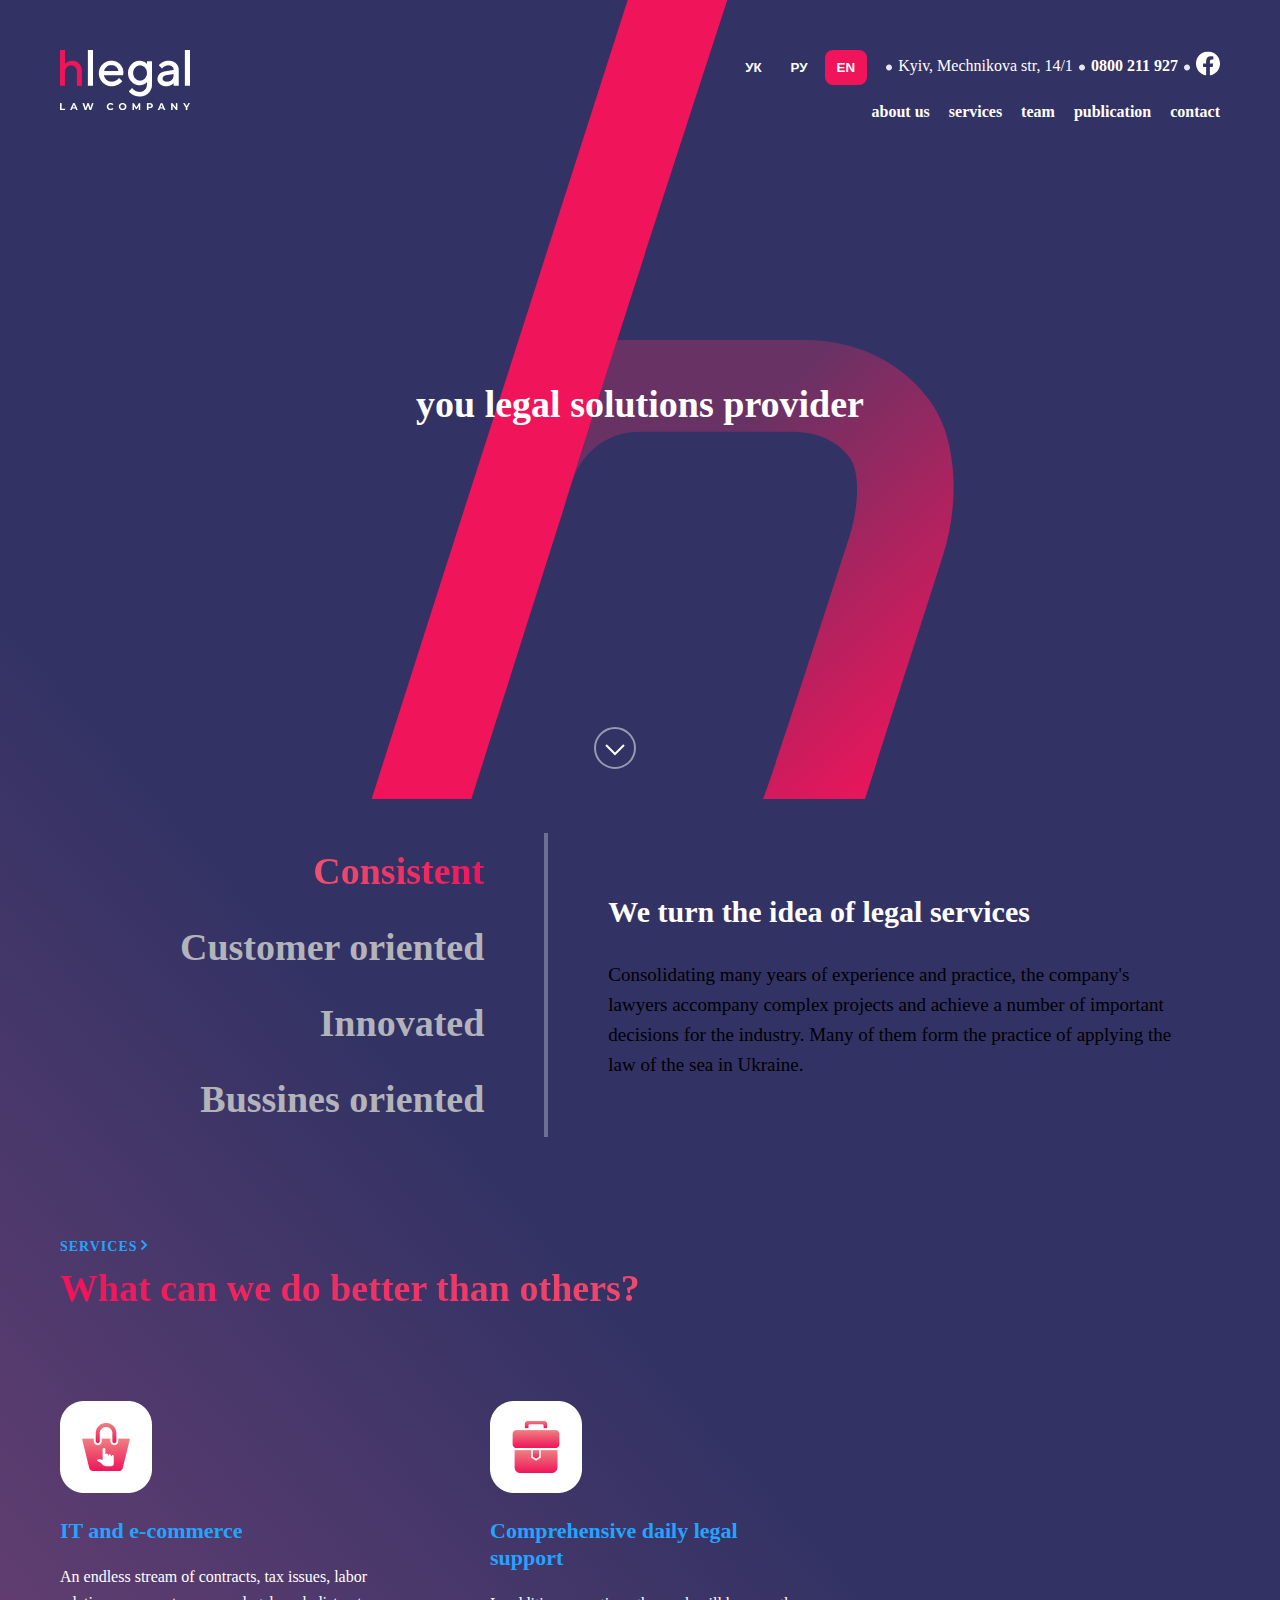
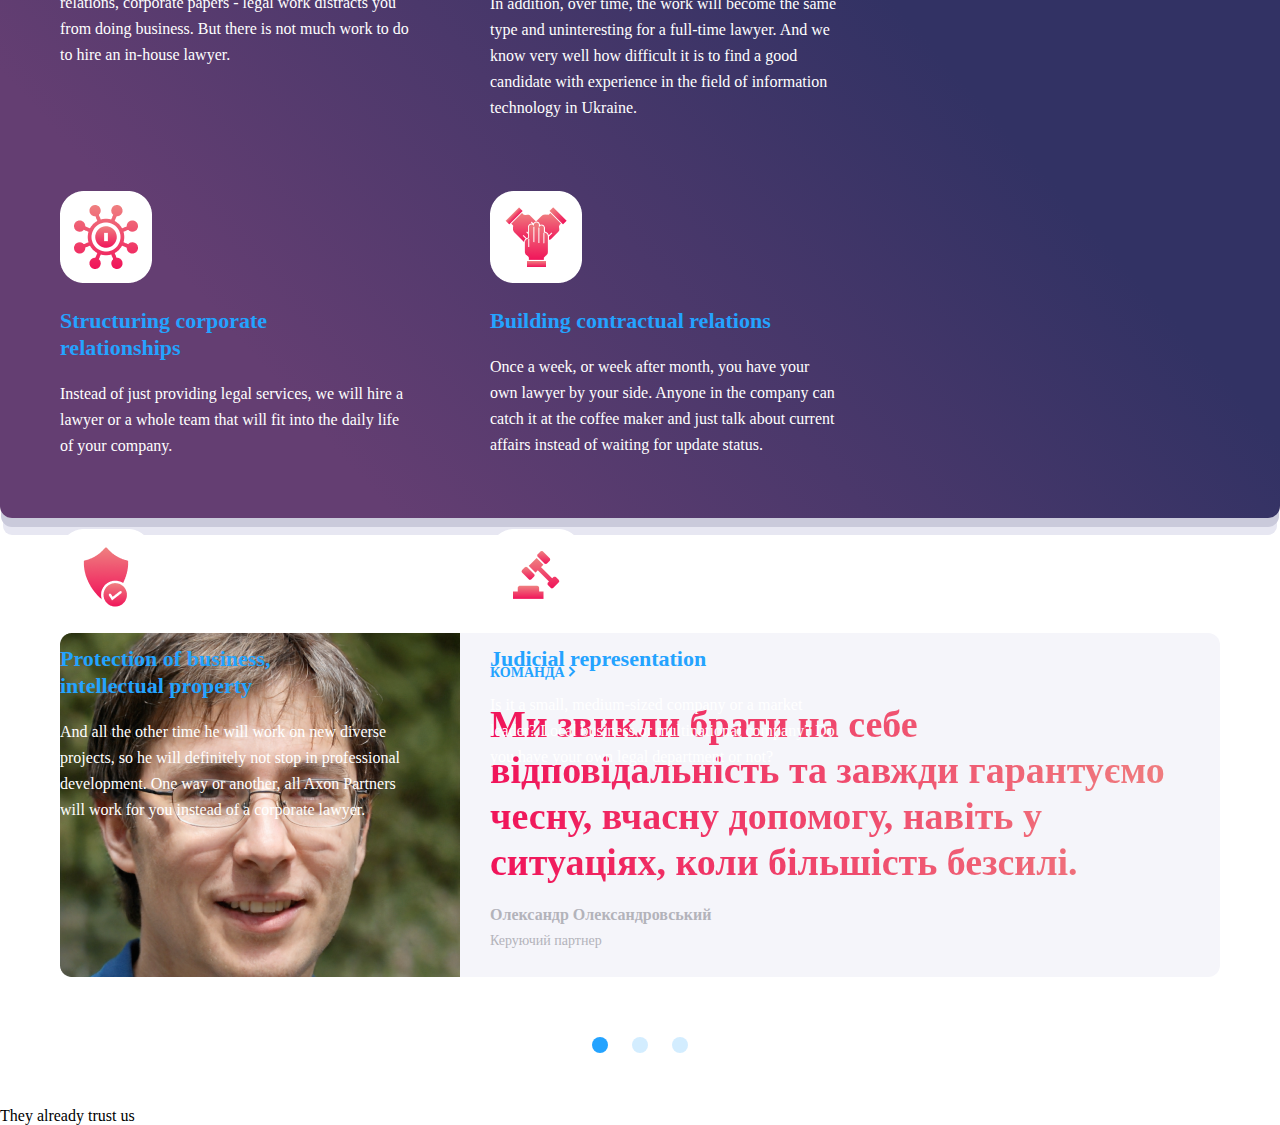
==== index.html @ b6e93c0e "clients" ====
<!DOCTYPE html>
<html lang="en">
<head>
    <meta charset="UTF-8">
    <meta http-equiv="X-UA-Compatible" content="IE=edge">
    <meta name="viewport" content="width=device-width, initial-scale=1.0">
    <link rel="stylesheet" href="./style.css">
    <title>HomePage</title>
</head>
<body>
    <div class="wrapper">
        <div class="gradient">
            <div class="back_h">
                <img class="backh" src="./image/h_bukva.svg" alt="backh">
            </div>
            <header>
                <div class="header_left">
                    <img src="./image/Logo.png" alt="logo">
                </div>
                <div class="header_right">
                    <div class="contact">
                        <button class="ua"><a href="#">УК</a></button>
                        <button class="ru"><a href="#">РУ</a></button>
                        <button class="en"><a href="#">EN</a></button>
                        <ul class="contacts">
                            <li><img src="./image/tochka.png" alt="tocka"></li>
                            <li>Kyiv, Mechnikova str, 14/1</li>
                            <li><img src="./image/tochka.png" alt="tocka"></li>
                            <li><a href="tel: 0800211927 "> 0800 211 927</a></li>
                            <li><img src="./image/tochka.png" alt="tocka"></li>
                            <li><a href="https://www.facebook.com/">
                                <svg width="24" height="25" viewBox="0 0 24 25" fill="none" xmlns="http://www.w3.org/2000/svg" class="facefill">
                                    <g clip-path="url(#clip0_94218_2714)">
                                        <path
                                            d="M24 12.5733C24 5.90541 18.6274 0.5 12 0.5C5.37258 0.5 0 5.90541 0 12.5733C0 18.5995 4.38823 23.5943 10.125 24.5V16.0633H7.07813V12.5733H10.125V9.91343C10.125 6.88755 11.9165 5.21615 14.6576 5.21615C15.9705 5.21615 17.3438 5.45195 17.3438 5.45195V8.42313H15.8306C14.3399 8.42313 13.875 9.35379 13.875 10.3086V12.5733H17.2031L16.6711 16.0633H13.875V24.5C19.6118 23.5943 24 18.5995 24 12.5733Z"
                                            fill="white" />
                                    </g>
                                    <defs>
                                        <clipPath id="clip0_94218_2714">
                                            <rect width="24" height="24" fill="white" transform="translate(0 0.5)" />
                                        </clipPath>
                                    </defs>
                                </svg>
                            </a></li>
                        </ul>
                    </div>
                    <nav>
                        <ul class="nav_ul">
                            <li><a href="#">about us</a></li>
                            <li><a href="#">services</a></li>
                            <li><a href="#">team</a></li>
                            <li><a href="#">publication</a></li>
                            <li><a href="#">contact</a></li>
                        </ul>
                    </nav>
                </div>
            </header>
            <div class="legal">
                <span class="legal_text">you legal solutions provider</span>
            </div>
            <div class="arrow">
                <a class="arrow_pas" href="#consistent">
                    <svg width="42" height="42" viewBox="0 0 42 42" fill="none" xmlns="http://www.w3.org/2000/svg" class="stroke">
                        <circle opacity="0.5" cx="21" cy="21" r="20" stroke-width="2" />
                        <path d="M12 18L21 27L30 18" stroke-width="2"/>
                    </svg>
                </a>
            </div>
            <div class="consistent" id="consistent">
                <div class="consistent_row">
                    <div class="consistent_list">
                        <ul>
                            <li><a href="#">Consistent</a></li>
                            <li><a href="#">Customer oriented</a></li>
                            <li><a href="#">Innovated</a></li>
                            <li><a href="#">Bussines oriented</a></li>
                        </ul>
                    </div>
                    <div class="consistent_info">
                        <div class="consistent_info_text">
                            <div class="text_big">We turn the idea of legal services</div>
                            <div class="text_small">Consolidating many years of experience and practice, the company's lawyers accompany complex projects and achieve a
                            number of important decisions for the industry. Many of them form the practice of applying the law of the sea in
                            Ukraine.</div>
                        </div>
                    </div>
                </div>
            </div>
            <div class="services">
                <div class="service"><a href="#">Services<img src="./image/servic.svg" alt="arrow"></a></div>
                <div class="service_text">What can we do better than others?</div>
                <div class="card">
                    <article class="cards">
                        <img class="imagine" src="./image/Icon1.png" alt="icon1">
                        <p class="card_title">IT and e-commerce</p>
                        <p class="card_text">An endless stream of contracts, tax issues, labor relations, corporate papers - legal work distracts you from doing business. But there is not much work to do to hire an in-house lawyer.</p>
                    </article>
                    <article class="cards">
                        <img class="imagine" src="./image/Icon2.png" alt="icon2">
                        <p class="card_title">Comprehensive daily legal support</p>
                        <p class="card_text">In addition, over time, the work will become the same type and uninteresting for a full-time lawyer. And we know very well how difficult it is to find a good candidate with experience in the field of information technology in Ukraine.</p>
                    </article>
                    <article class="cards">
                        <img class="imagine" src="./image/Icon3.png" alt="icon3">
                        <p class="card_title">Structuring corporate relationships</p>
                        <p class="card_text">Instead of just providing legal services, we will hire a lawyer or a whole team that will fit into the daily life of your company.</p>
                    </article>
                    <article class="cards">
                        <img class="imagine" src="./image/Icon4.png" alt="icon4">
                        <p class="card_title">Building contractual relations</p>
                        <p class="card_text">Once a week, or week after month, you have your own lawyer by your side. Anyone in the company can catch it at the coffee maker and just talk about current affairs instead of waiting for update status.</p>
                    </article>
                    <article class="cards">
                        <img class="imagine" src="./image/Icon5.png" alt="icon5">
                        <p class="card_title">Protection of business, intellectual property</p>
                        <p class="card_text">And all the other time he will work on new diverse projects, so he will definitely not stop in professional development. One way or another, all Axon Partners will work for you instead of a corporate lawyer.</p>
                    </article>
                    <article class="cards">
                        <img class="imagine" src="./image/Icon6.png" alt="image6">
                        <p class="card_title">Judicial representation</p>
                        <p class="card_text">Is it a small, medium-sized company or a market leader? Local business or multinational company? Do you have your own legal department or not?</p>
                    </article>
                </div>
            </div>
        </div>
        <div class="oleksandr">
            <div class="oleksandr_body">
                <div class="oleksandr_row">
                    <img src="./image/face.png" alt="foto_oleksandr">
                    <div class="oleksandr_info">
                        <span><a href="#">Команда <img src="./image/Vector 2.svg" alt="arrow"></a></span>
                        <p class="oleksandr_text">Ми звикли брати на себе відповідальність та завжди гарантуємо чесну, вчасну допомогу, навіть у ситуаціях, коли більшість
                        безсилі.</p>
                        <p class="oleksandr_name">Олександр Олександровський</p>
                        <p class="oleksandr_job">Керуючий партнер</p>
                    </div>
                </div>
            </div>
            <div class="oleksandr_ellips">
                <a href=""><svg width="16" height="16" viewBox="0 0 16 16" fill="none" xmlns="http://www.w3.org/2000/svg" class="ellips_activ">
                    <circle cx="8" cy="8" r="8" fill="#24A3FF" />
                </svg></a>
                <a href=""><svg width="16" height="16" viewBox="0 0 16 16" fill="none" xmlns="http://www.w3.org/2000/svg" class="ellips_neactiv">
                    <circle opacity="0.2" cx="8" cy="8" r="8" fill="#24A3FF" />
                </svg></a>
                <a href=""><svg width="16" height="16" viewBox="0 0 16 16" fill="none" xmlns="http://www.w3.org/2000/svg" class="ellips_neactiv">
                    <circle opacity="0.2" cx="8" cy="8" r="8" fill="#24A3FF" />
                </svg></a>
            </div>
        </div>
        <div class="clients">They already trust us
            <div></div>
        </div>
    </div>
    
</body>
</html>
---- style.css ----
* {
  margin: 0;
  padding: 0;
  box-sizing: border-box;
}

.wrapper {
  min-height: 100%;
  display: flex;
  flex-direction: column;
}
.wrapper .gradient {
  position: relative;
  background: linear-gradient(228.57deg, #323264 11.93%, #323264 57.17%, #643E72 87.46%);
  width: 100%;
  height: 2118px;
  margin-bottom: 50px;
  border-radius: 0px 0px 12px 12px;
  box-shadow: 0px 10px 0px -1px #CACADB, 0px 20px 0px -3px #E7E7F2;
}
.wrapper .back_h {
  background: linear-gradient(228.57deg, #323264 11.93%, #323264 57.17%, #643E72 87.46%);
  z-index: 0;
}
.wrapper .backh {
  position: absolute;
  margin-left: 372px;
  z-index: 0;
}
.wrapper header {
  display: flex;
  justify-content: space-between;
  padding: 50px 60px;
}
.wrapper .header_right {
  display: flex;
  flex-direction: column;
  justify-content: end;
  z-index: 1000;
}
.wrapper .contact {
  display: flex;
  justify-content: center;
  margin-bottom: 18px;
  height: 35px;
}
.wrapper .ua {
  background: #323264;
  border: none;
  margin-left: 5px;
  padding: 0px 12px;
}
.wrapper .ua a {
  text-decoration: none;
  color: #FFFFFF;
  font-weight: 700;
}
.wrapper .ua:hover {
  background: #F0145A;
  border: none;
  border-radius: 8px;
}
.wrapper .ru {
  background: #323264;
  border: none;
  margin-left: 5px;
  padding: 0px 12px;
}
.wrapper .ru a {
  text-decoration: none;
  color: #FFFFFF;
  font-weight: 700;
}
.wrapper .ru:hover {
  background: #F0145A;
  border: none;
  border-radius: 8px;
}
.wrapper .en {
  background: #F0145A;
  border: none;
  border-radius: 8px;
  margin-left: 5px;
  padding: 0px 12px;
}
.wrapper .en a {
  text-decoration: none;
  color: #FFFFFF;
  font-weight: 700;
}
.wrapper .contacts {
  margin-left: 13px;
  padding-bottom: 4px;
  display: flex;
  align-items: center;
}
.wrapper .contacts li {
  display: inline;
  color: #FFFFFF;
}
.wrapper .contacts li img {
  margin: 0px 6px;
}
.wrapper .contacts li a {
  text-decoration: none;
  color: #FFFFFF;
  font-weight: 700;
}
.wrapper .contacts li a .facefill {
  fill: white;
}
.wrapper .contacts li a .facefill:hover {
  fill: #F0145A;
}
.wrapper .nav_ul {
  list-style: none;
  text-align: end;
}
.wrapper .nav_ul li {
  display: inline;
}
.wrapper .nav_ul li a {
  text-decoration: none;
  color: #FFFFFF;
  font-weight: 700;
  padding-left: 15px;
}
.wrapper .nav_ul li a:hover {
  text-decoration: underline;
}
.wrapper .legal {
  text-align: center;
  margin-top: 210px;
}
.wrapper .legal_text {
  position: relative;
  font-weight: 700;
  font-size: 38px;
  line-height: 46px;
  color: #FFFFFF;
}
.wrapper .arrow {
  position: relative;
  margin: 300px 50px 0px 0px;
  text-align: center;
}
.wrapper .stroke {
  stroke: white;
}
.wrapper .stroke:hover {
  stroke: #F0145A;
}
.wrapper .consistent {
  margin: 60px 180px 0px 180px;
}
.wrapper .consistent_row {
  display: flex;
}
.wrapper .consistent_list {
  padding: 0px 60px 0px 0px;
}
.wrapper .consistent_list li {
  list-style: none;
  padding: 15px 0px 15px 0px;
  font-weight: 700;
  font-size: 38px;
  line-height: 46px;
  text-align: right;
  white-space: nowrap;
}
.wrapper .consistent_list li:first-child {
  background: linear-gradient(90.13deg, #EF8080 0.84%, #F0145A 99.96%);
  -webkit-background-clip: text;
  -webkit-text-fill-color: transparent;
  background-clip: text;
}
.wrapper .consistent_list li a {
  text-decoration: none;
  color: #B3B3BA;
}
.wrapper .consistent_list li a:hover {
  background: linear-gradient(90.13deg, #EF8080 0.84%, #F0145A 99.96%);
  -webkit-background-clip: text;
  -webkit-text-fill-color: transparent;
  background-clip: text;
}
.wrapper .consistent_info {
  padding: 60px 0px 0px 60px;
  border-left: 4px solid rgba(255, 255, 255, 0.3019607843);
}
.wrapper .consistent_info_text {
  width: 580px;
}
.wrapper .text_big {
  font-weight: 700;
  font-size: 30px;
  line-height: 37px;
  color: #FFFFFF;
  margin-bottom: 30px;
}
.wrapper .text_small {
  font-size: 19px;
  line-height: 30px;
}
.wrapper .services {
  margin: 100px 60px 0px 60px;
}
.wrapper div .service a {
  text-decoration: none;
  color: #24A3FF;
  font-weight: 700;
  font-size: 14px;
  line-height: 17px;
  letter-spacing: 1px;
  text-transform: uppercase;
}
.wrapper .service_text {
  margin: 10px 0px 20px 0px;
  font-weight: 700;
  font-size: 38px;
  line-height: 46px;
  background: linear-gradient(90.13deg, #F0145A 0.84%, #EF8080 99.96%);
  -webkit-background-clip: text;
  -webkit-text-fill-color: transparent;
  background-clip: text;
}
.wrapper .card {
  display: flex;
  flex-wrap: wrap;
}
.wrapper .cards {
  width: 400px;
  margin-top: 70px;
  margin-right: 30px;
  padding-right: 50px;
}
.wrapper .card_title {
  color: #24A3FF;
  padding-top: 20px;
  font-weight: 700;
  font-size: 22px;
  line-height: 27px;
  padding-right: 40px;
}
.wrapper .card_text {
  margin-top: 20px;
  font-size: 16px;
  line-height: 26px;
  color: #FFFFFF;
}
.wrapper .oleksandr {
  margin: 5px 0px 50px 0px;
}
.wrapper .oleksandr_body {
  margin: 60px;
  background: #F5F5FA;
  border-radius: 12px;
}
.wrapper .oleksandr_row {
  display: flex;
}
.wrapper .oleksandr_info {
  margin: 30px 0px 0px 30px;
  width: 700px;
}
.wrapper .oleksandr_info span a {
  text-decoration: none;
  font-weight: 700;
  font-size: 14px;
  line-height: 17px;
  color: #24A3FF;
  text-transform: uppercase;
}
.wrapper .oleksandr_text {
  font-weight: 700;
  font-size: 38px;
  line-height: 46px;
  margin: 20px 0px;
  background: linear-gradient(90.13deg, #F0145A 0.84%, #EF8080 99.96%);
  -webkit-background-clip: text;
  -webkit-text-fill-color: transparent;
  background-clip: text;
}
.wrapper .oleksandr_name {
  font-weight: 700;
  font-size: 16px;
  line-height: 20px;
  color: #B3B3BA;
}
.wrapper .oleksandr_job {
  font-size: 14px;
  line-height: 22px;
  color: #B3B3BA;
  margin-top: 5px;
}
.wrapper .oleksandr_ellips {
  text-align: center;
}
.wrapper .oleksandr_ellips a {
  text-decoration: none;
  padding: 0px 10px;
}
.wrapper .ellips_neactiv {
  fill: #24A3FF;
}
.wrapper .ellips_neactiv:hover {
  fill: #643E72;
}/*# sourceMappingURL=style.css.map */
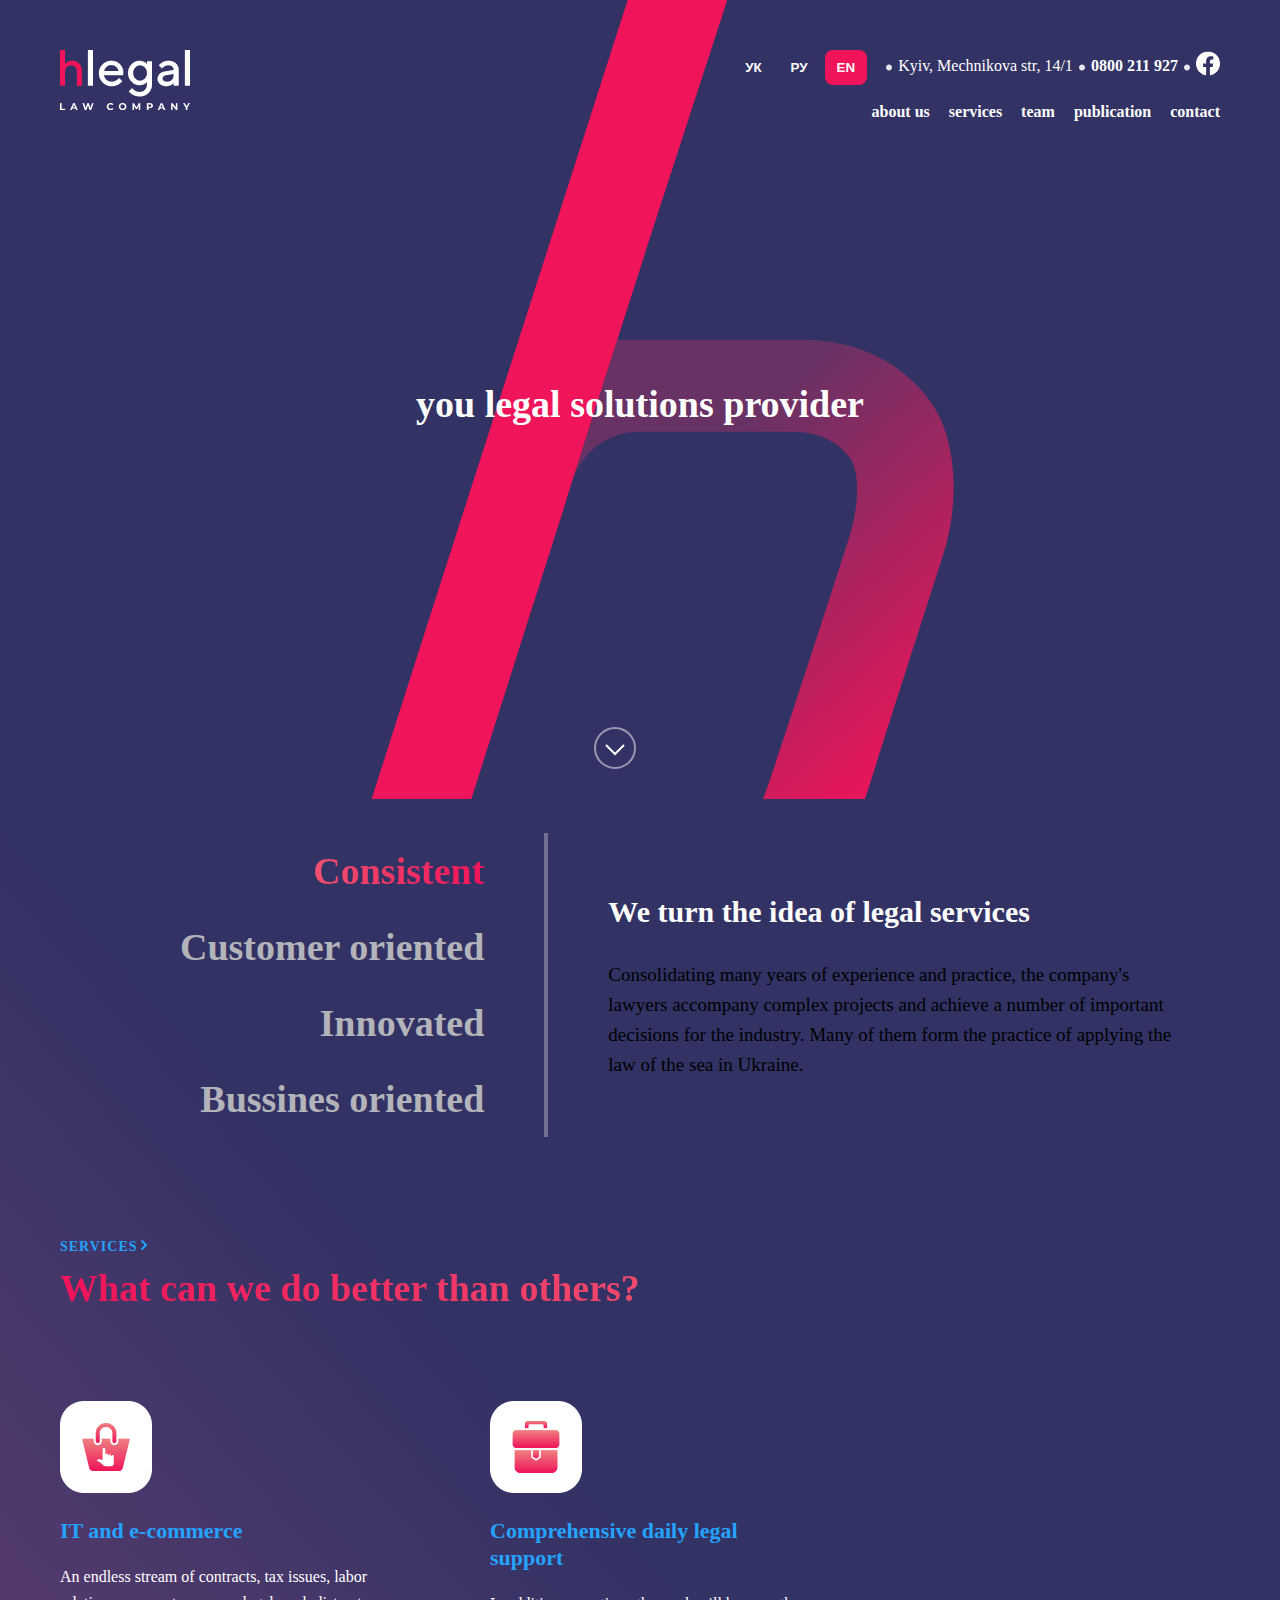
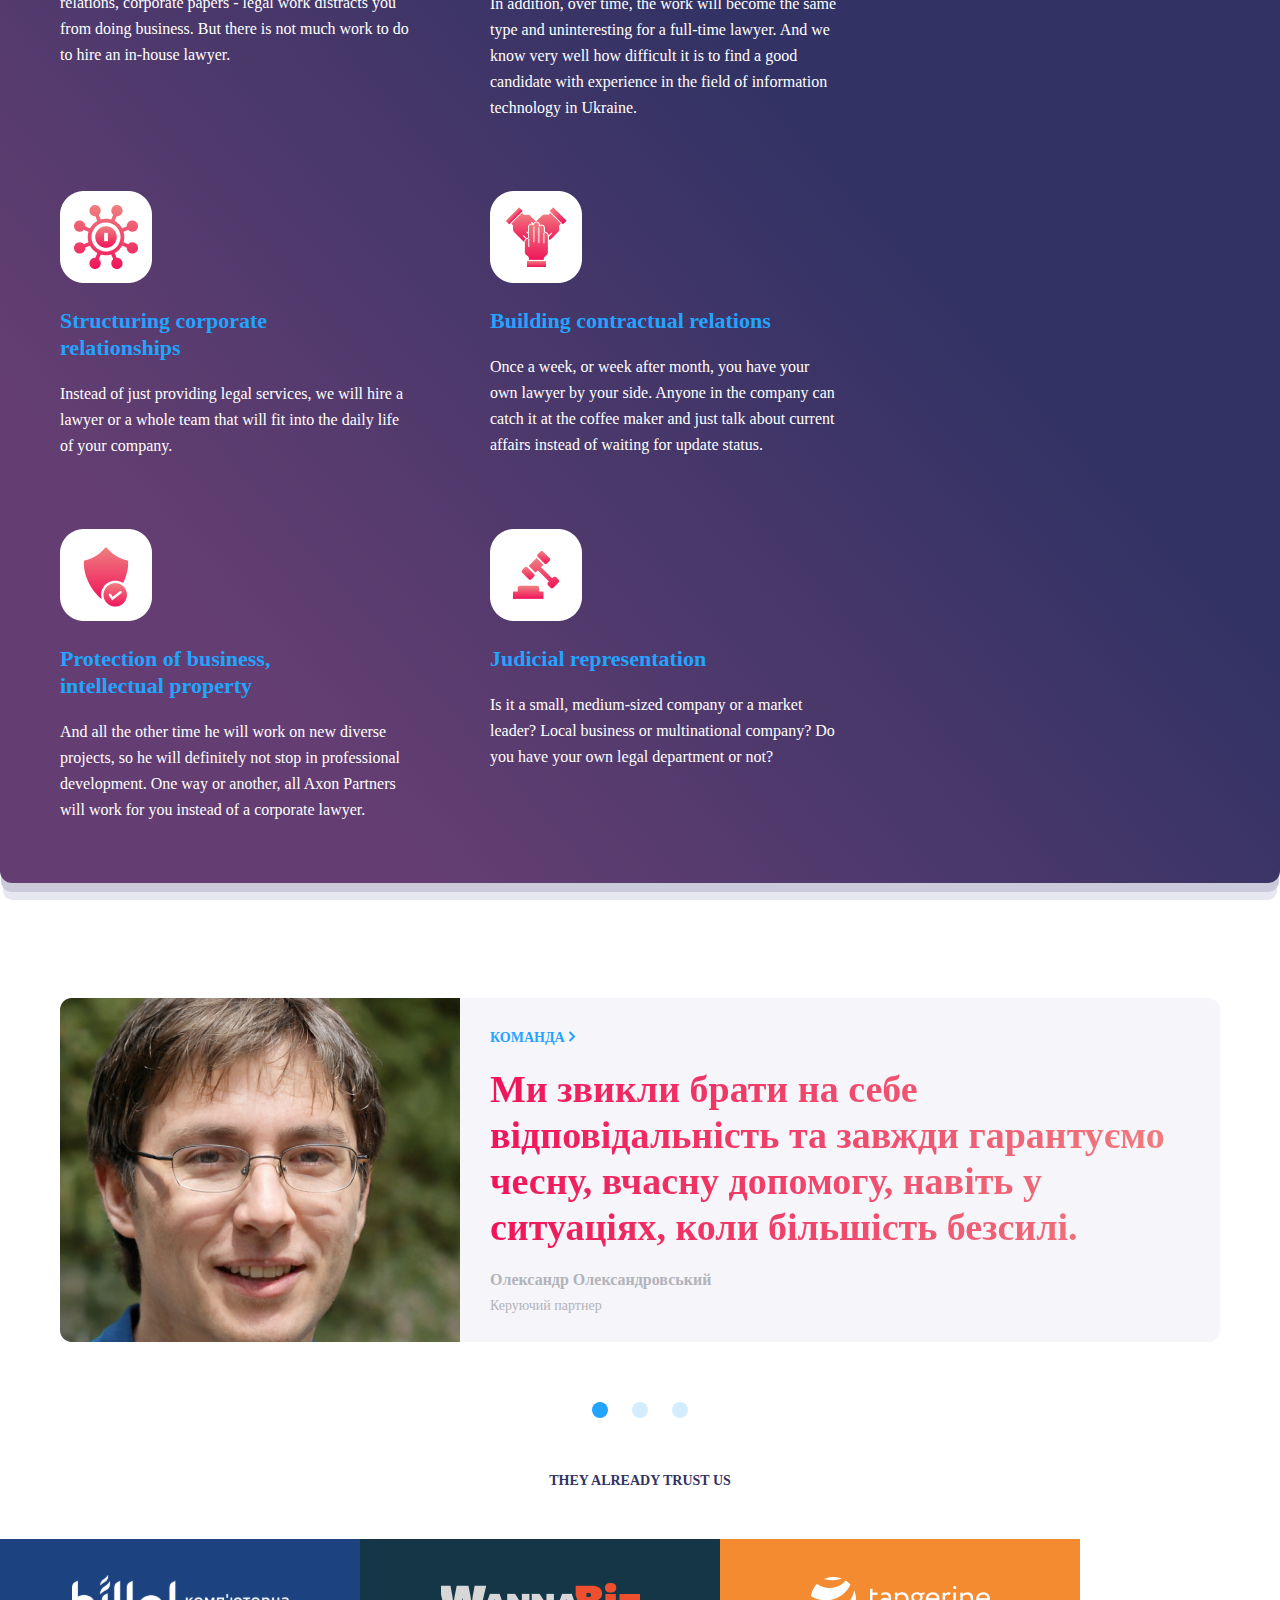
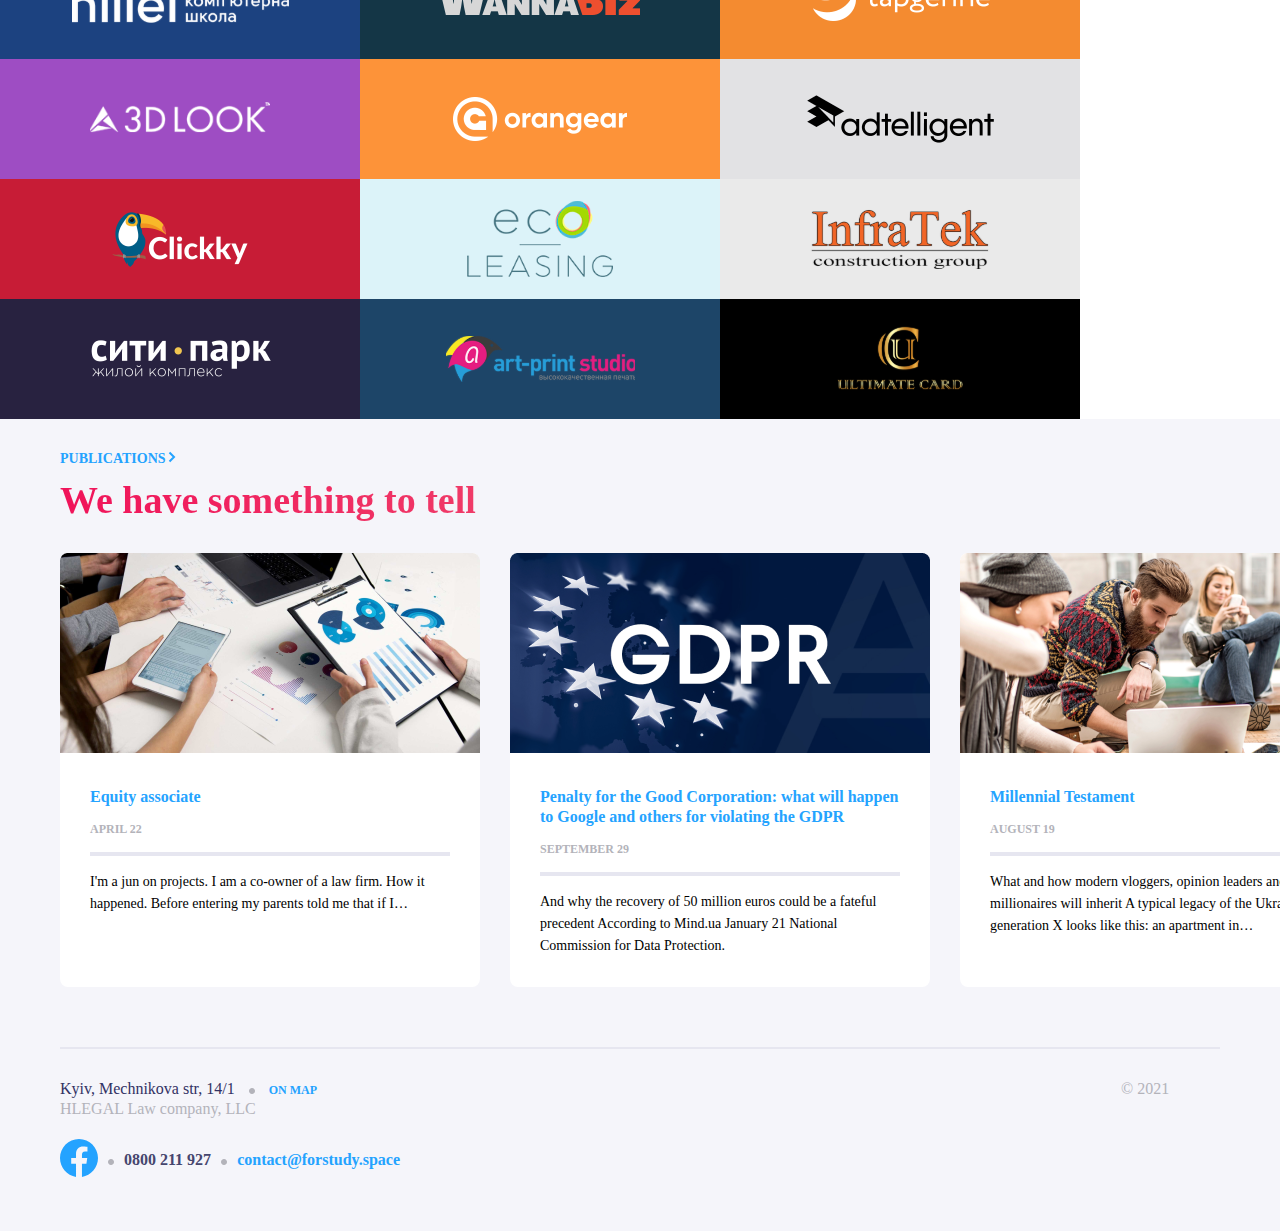
==== commit 1a0d0c7f: "onepage" ====
--- a/index.html
+++ b/index.html
@@ -148,9 +148,90 @@
                 </svg></a>
             </div>
         </div>
-        <div class="clients">They already trust us
-            <div></div>
-        </div>
+        <div class="clients">
+            <div class="clients_title">They already trust us</div>
+            <div class="clients_logo">
+                <div class="hillel"><img src="./image/icon_hillel.svg" alt="hillel"></div>
+                <div class="wanna"><img src="./image/icon_wanabiz.svg" alt="wannabiz"></div>
+                <div class="tapgerine"><img src="./image/icon_tapgerin.svg" alt="tapgerin"></div>
+                <div class="look"><img src="./image/icon_3d.svg" alt="3dlook"></div>
+                <div class="orangear"><img src="./image/icon_orangear.svg" alt="orangear"></div>
+                <div class="adtelligent"><img src="./image/icon_adtelligent.svg" alt="adtelligent"></div>
+                <div class="clickky"><img src="./image/icon_cliccky.svg" alt="clikky"></div>
+                <div class="ecoleasyng"><img src="./image/icon_eco.svg" alt="ecoleasyng"></div>
+                <div class="infratek"><img src="./image/icon_infatec.svg" alt="infratec"></div>
+                <div class="citypark"><img src="./image/icon_citypark.svg" alt="citypark"></div>
+                <div class="artprint"><img src="./image/icon_artprint.svg" alt="artprint"></div>
+                <div class="ultimate"><img src="./image/icon_ultimatecard.svg" alt="u;timatecard"></div>
+            </div>
+        </div>
+        <div class="publication">
+            <div class="publications"><a href="#">Publications<img src="./image/servic.svg" alt="arrow"></a></div>
+            <div class="publications_text">We have something to tell</div>
+            <div class="statia">
+                <article class="stati">
+                    <img class="" src="./image/pc_left.png" alt="pc_left">
+                    <div class="stati_block">
+                        <p class="stati_title">Equity associate</p>
+                        <p class="stati_date">April 22</p>
+                        <p class="stati_text">I'm a jun on projects. I am a co-owner of a law firm. How it happened. Before entering my parents told me that if I…</p>
+                    </div>
+                </article>
+                <article class="stati">
+                    <img class="" src="./image/pc_center.png" alt="pc_center">
+                    <div class="stati_block">
+                        <p class="stati_title">Penalty for the Good Corporation: what will happen to Google and others for violating the GDPR</p>
+                        <p class="stati_date">September 29</p>
+                        <p class="stati_text">And why the recovery of 50 million euros could be a fateful precedent According to Mind.ua January 21 National
+                        Commission for Data Protection.</p>
+                    </div>
+                </article>
+                <article class="stati">
+                    <img class="" src="./image/pc_right.png" alt="pc_right">
+                    <div class="stati_block">
+                        <p class="stati_title">Millennial Testament</p>
+                        <p class="stati_date">August 19</p>
+                        <p class="stati_text">What and how modern vloggers, opinion leaders and crypto-millionaires will inherit A typical legacy of the Ukrainian
+                        generation X looks like this: an apartment in…</p>
+                    </div>
+                </article>
+            </div>
+        </div>
+        <footer>
+            <div class="footer_block">
+                <div class="footer_body">
+                    <div class="footer_text_verh">
+                        <span class="adres footer_adress">Kyiv, Mechnikova str, 14/1</span>
+                        <span class=" footer_adress"><img src="./image/Dot separator.png" alt="tochka"></span>
+                        <span class="map footer_adress"><a  href="https://www.google.com/maps/place/%D0%B2%D1%83%D0%BB%D0%B8%D1%86%D1%8F+%D0%9C%D0%B5%D1%87%D0%BD%D0%B8%D0%BA%D0%BE%D0%B2%D0%B0,+14%2F1,+%D0%9A%D0%B8%D1%97%D0%B2,+02000/data=!4m2!3m1!1s0x40d4cf07295b8e39:0x17b2112e2dc0e7a?sa=X&ved=2ahUKEwiprOTHhfL9AhUW_rsIHc_iC7gQ8gF6BAgIEAI" target="_blank">On map</a></span>
+                        <span class="sign">© 2021 HLEGAL Law company, LLC</span>
+                    </div>
+                    <div class="footer_text_niz">
+                        <span class="footer_faceb"><a href="https://www.facebook.com/"><svg width="38" height="38" viewBox="0 0 38 38" fill="none" xmlns="http://www.w3.org/2000/svg" class="footer_facebook">
+                            <g clip-path="url(#clip0_94218_813)">
+                                <path
+                                    d="M38 19.1161C38 8.55857 29.4934 0 19 0C8.50658 0 0 8.55857 0 19.1161C0 28.6575 6.94803 36.5659 16.0312 38V24.6419H11.207V19.1161H16.0312V14.9046C16.0312 10.1136 18.8678 7.46723 23.2078 7.46723C25.2866 7.46723 27.4609 7.84059 27.4609 7.84059V12.545H25.0651C22.7048 12.545 21.9688 14.0185 21.9688 15.5302V19.1161H27.2383L26.3959 24.6419H21.9688V38C31.052 36.5659 38 28.6575 38 19.1161Z"
+                                    fill="#24A3FF" />
+                            </g>
+                            <defs>
+                                <clipPath id="clip0_94218_813">
+                                    <rect width="38" height="38" fill="white" />
+                                </clipPath>
+                            </defs>
+                        </svg></a>
+                        </span>
+                        <span><img src="./image/Dot separator.png" alt="tochka"></span>
+                        <span class="phone"><a style="color: #46466E;" href="tel: 0800211927 "> 0800 211 927</a></span>
+                        <span><img src="./image/Dot separator.png" alt="tochka"></span>
+                        <span class="mail"><a style="color: #24A3FF;" href="mailto:contact@forstudy.space">contact@forstudy.space</a></span>
+                    </div>
+                </div>
+            </div>
+        </footer>
+
+
+
+
     </div>
     
 </body>
--- a/style.css
+++ b/style.css
@@ -8,19 +8,21 @@
   min-height: 100%;
   display: flex;
   flex-direction: column;
+  max-width: 1440px;
 }
 .wrapper .gradient {
   position: relative;
   background: linear-gradient(228.57deg, #323264 11.93%, #323264 57.17%, #643E72 87.46%);
-  width: 100%;
-  height: 2118px;
   margin-bottom: 50px;
+  padding-bottom: 60px;
   border-radius: 0px 0px 12px 12px;
   box-shadow: 0px 10px 0px -1px #CACADB, 0px 20px 0px -3px #E7E7F2;
+  max-width: 1440px;
 }
 .wrapper .back_h {
   background: linear-gradient(228.57deg, #323264 11.93%, #323264 57.17%, #643E72 87.46%);
   z-index: 0;
+  max-width: 1440px;
 }
 .wrapper .backh {
   position: absolute;
@@ -31,6 +33,7 @@
   display: flex;
   justify-content: space-between;
   padding: 50px 60px;
+  max-width: 1440px;
 }
 .wrapper .header_right {
   display: flex;
@@ -131,6 +134,7 @@
 .wrapper .legal {
   text-align: center;
   margin-top: 210px;
+  max-width: 1440px;
 }
 .wrapper .legal_text {
   position: relative;
@@ -152,9 +156,11 @@
 }
 .wrapper .consistent {
   margin: 60px 180px 0px 180px;
+  max-width: 1440px;
 }
 .wrapper .consistent_row {
   display: flex;
+  max-width: 1440px;
 }
 .wrapper .consistent_list {
   padding: 0px 60px 0px 0px;
@@ -204,6 +210,7 @@
 }
 .wrapper .services {
   margin: 100px 60px 0px 60px;
+  max-width: 1440px;
 }
 .wrapper div .service a {
   text-decoration: none;
@@ -250,6 +257,7 @@
 }
 .wrapper .oleksandr {
   margin: 5px 0px 50px 0px;
+  max-width: 1440px;
 }
 .wrapper .oleksandr_body {
   margin: 60px;
@@ -305,4 +313,180 @@
 }
 .wrapper .ellips_neactiv:hover {
   fill: #643E72;
+}
+.wrapper .clients {
+  margin: 0;
+  max-width: 1440px;
+}
+.wrapper .clients_title {
+  text-align: center;
+  font-weight: 700;
+  font-size: 14px;
+  line-height: 17px;
+  text-transform: uppercase;
+  color: #323264;
+  margin-bottom: 50px;
+}
+.wrapper .clients_logo {
+  display: flex;
+  flex-wrap: wrap;
+}
+.wrapper .clients_logo div {
+  display: flex;
+  justify-content: center;
+  align-items: center;
+  width: 360px;
+  height: 120px;
+}
+.wrapper .hillel {
+  background: #1C4280;
+}
+.wrapper .wanna {
+  background: #143646;
+}
+.wrapper .tapgerine {
+  background: #F48B30;
+}
+.wrapper .look {
+  background: #9E4DC3;
+}
+.wrapper .orangear {
+  background: #FD9339;
+}
+.wrapper .adtelligent {
+  background: #E2E2E4;
+}
+.wrapper .clickky {
+  background: #C71C36;
+}
+.wrapper .ecoleasyng {
+  background: #DCF3F9;
+}
+.wrapper .infratek {
+  background: #EAEAEA;
+}
+.wrapper .citypark {
+  background: #282240;
+}
+.wrapper .artprint {
+  background: #1D4568;
+}
+.wrapper .ultimate {
+  background: #000000;
+}
+.wrapper .publication {
+  padding: 30px 60px 0px 60px;
+  background: #F5F5FA;
+  max-width: 1440px;
+}
+.wrapper .publications a {
+  font-weight: 700;
+  font-size: 14px;
+  line-height: 17px;
+  color: #24A3FF;
+  text-decoration: none;
+  text-transform: uppercase;
+}
+.wrapper .publications_text {
+  font-weight: 700;
+  font-size: 38px;
+  line-height: 46px;
+  background: linear-gradient(90.13deg, #F0145A 0.84%, #EF8080 99.96%);
+  -webkit-background-clip: text;
+  -webkit-text-fill-color: transparent;
+  background-clip: text;
+  margin: 10px 0px 30px 0px;
+}
+.wrapper .statia {
+  display: flex;
+  margin-bottom: 30px;
+}
+.wrapper .statia article {
+  margin-right: 30px;
+  background: #FFFFFF;
+  border-radius: 8px;
+}
+.wrapper .stati_block {
+  margin: 30px;
+}
+.wrapper .stati_title {
+  font-weight: 700;
+  font-size: 16px;
+  line-height: 20px;
+  color: #24A3FF;
+  margin-bottom: 15px;
+}
+.wrapper .stati_date {
+  font-weight: 700;
+  font-size: 12px;
+  line-height: 15px;
+  text-transform: uppercase;
+  color: #B3B3BA;
+  margin-bottom: 15px;
+}
+.wrapper .stati_text {
+  font-size: 14px;
+  line-height: 22px;
+  color: #000000;
+  border-top: 4px solid #E6E6F0;
+  padding-top: 15px;
+}
+.wrapper footer {
+  background: #F5F5FA;
+  max-width: 1440px;
+}
+.wrapper .footer_block {
+  margin: 30px 60px 50px 60px;
+  padding-top: 30px;
+  border-top: 2px solid #E6E6F0;
+}
+.wrapper .footer_text_verh {
+  margin-bottom: 20px;
+}
+.wrapper .adres {
+  font-size: 16px;
+  color: #323264;
+}
+.wrapper .footer_adress {
+  margin-right: 10px;
+}
+.wrapper .footer_adress a {
+  text-decoration: none;
+  font-weight: 700;
+  font-size: 12px;
+  line-height: 15px;
+  text-transform: uppercase;
+  color: #24A3FF;
+}
+.wrapper .sign {
+  margin-left: 790px;
+  font-size: 16px;
+  line-height: 20px;
+  color: #B3B3BA;
+}
+.wrapper .footer_text_niz {
+  display: flex;
+  align-items: center;
+}
+.wrapper .footer_facebook {
+  fill: #24A3FF;
+}
+.wrapper .footer_facebook:hover {
+  fill: red;
+}
+.wrapper .footer_text_niz span {
+  margin-right: 10px;
+}
+.wrapper .footer_text_niz span a {
+  text-decoration: none;
+}
+.wrapper .phone {
+  font-weight: 700;
+  font-size: 16px;
+  line-height: 20px;
+}
+.wrapper .mail {
+  font-weight: 700;
+  font-size: 16px;
+  line-height: 20px;
 }/*# sourceMappingURL=style.css.map */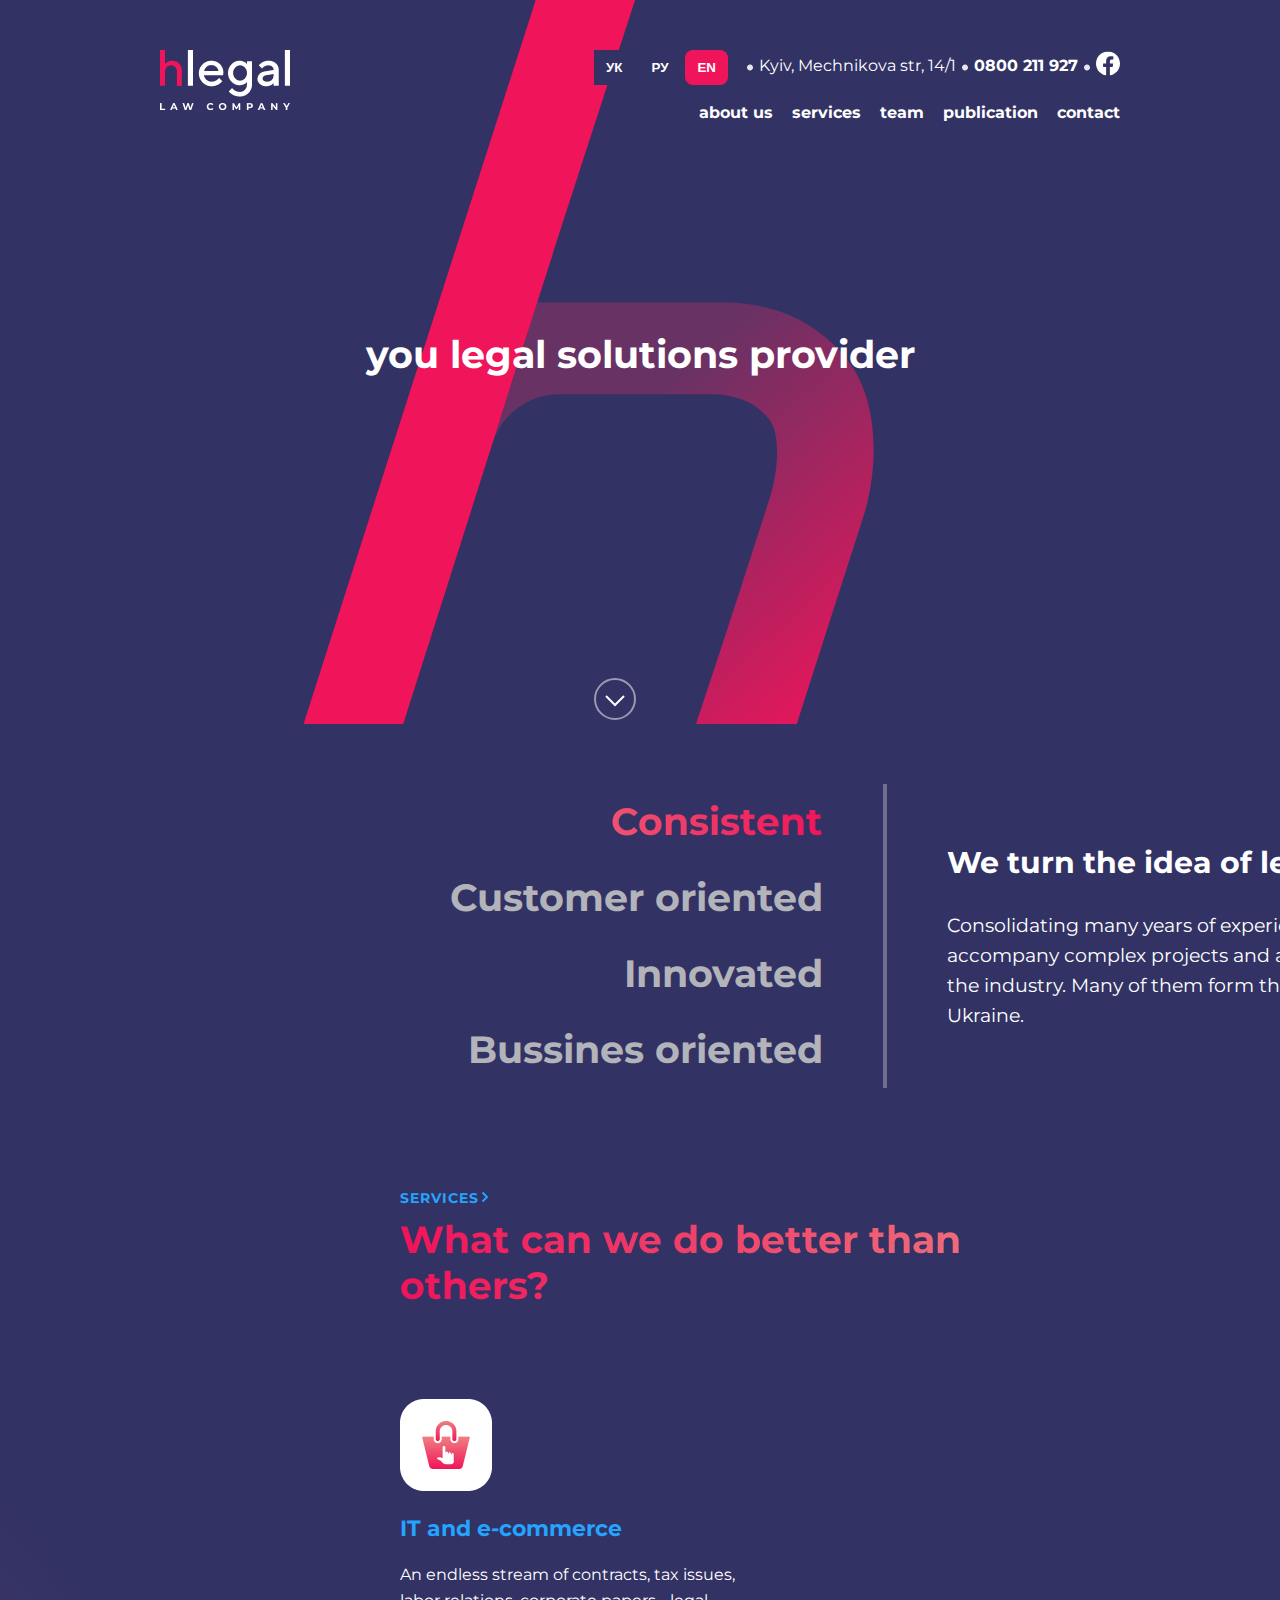
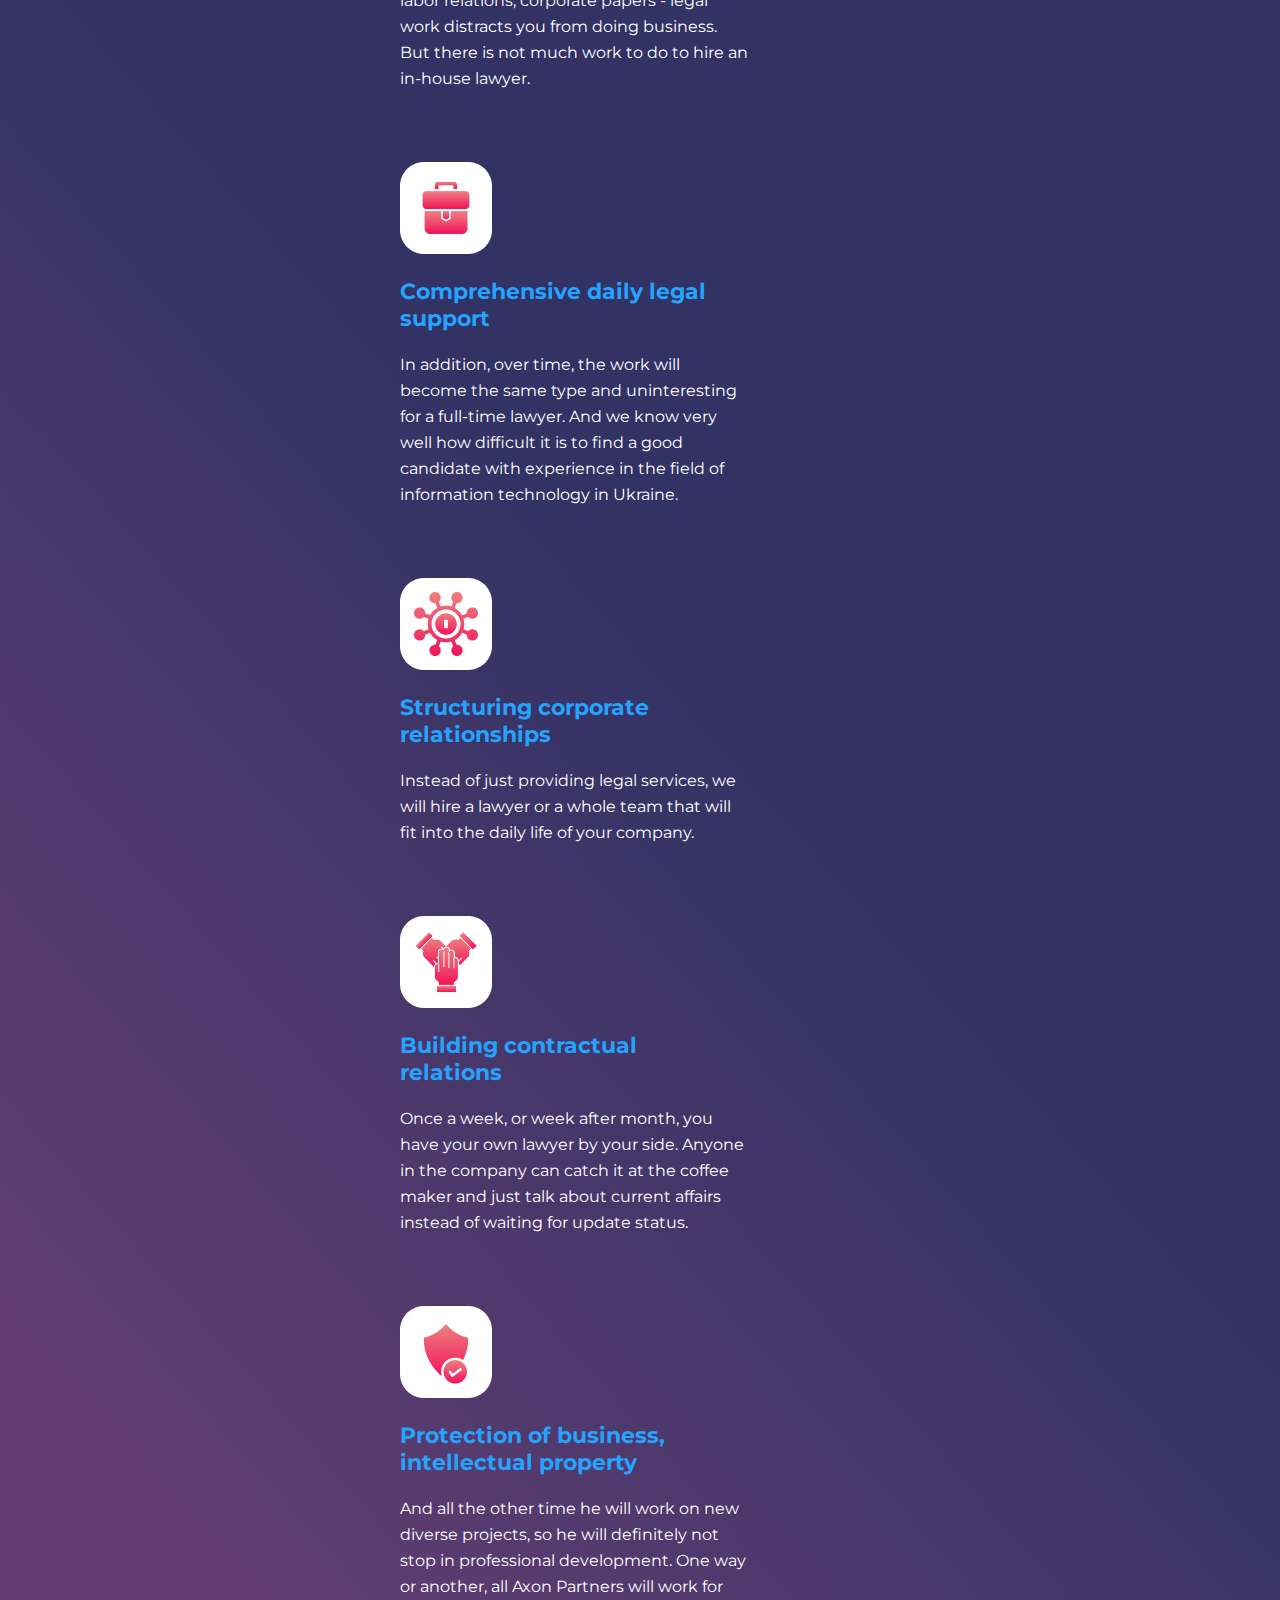
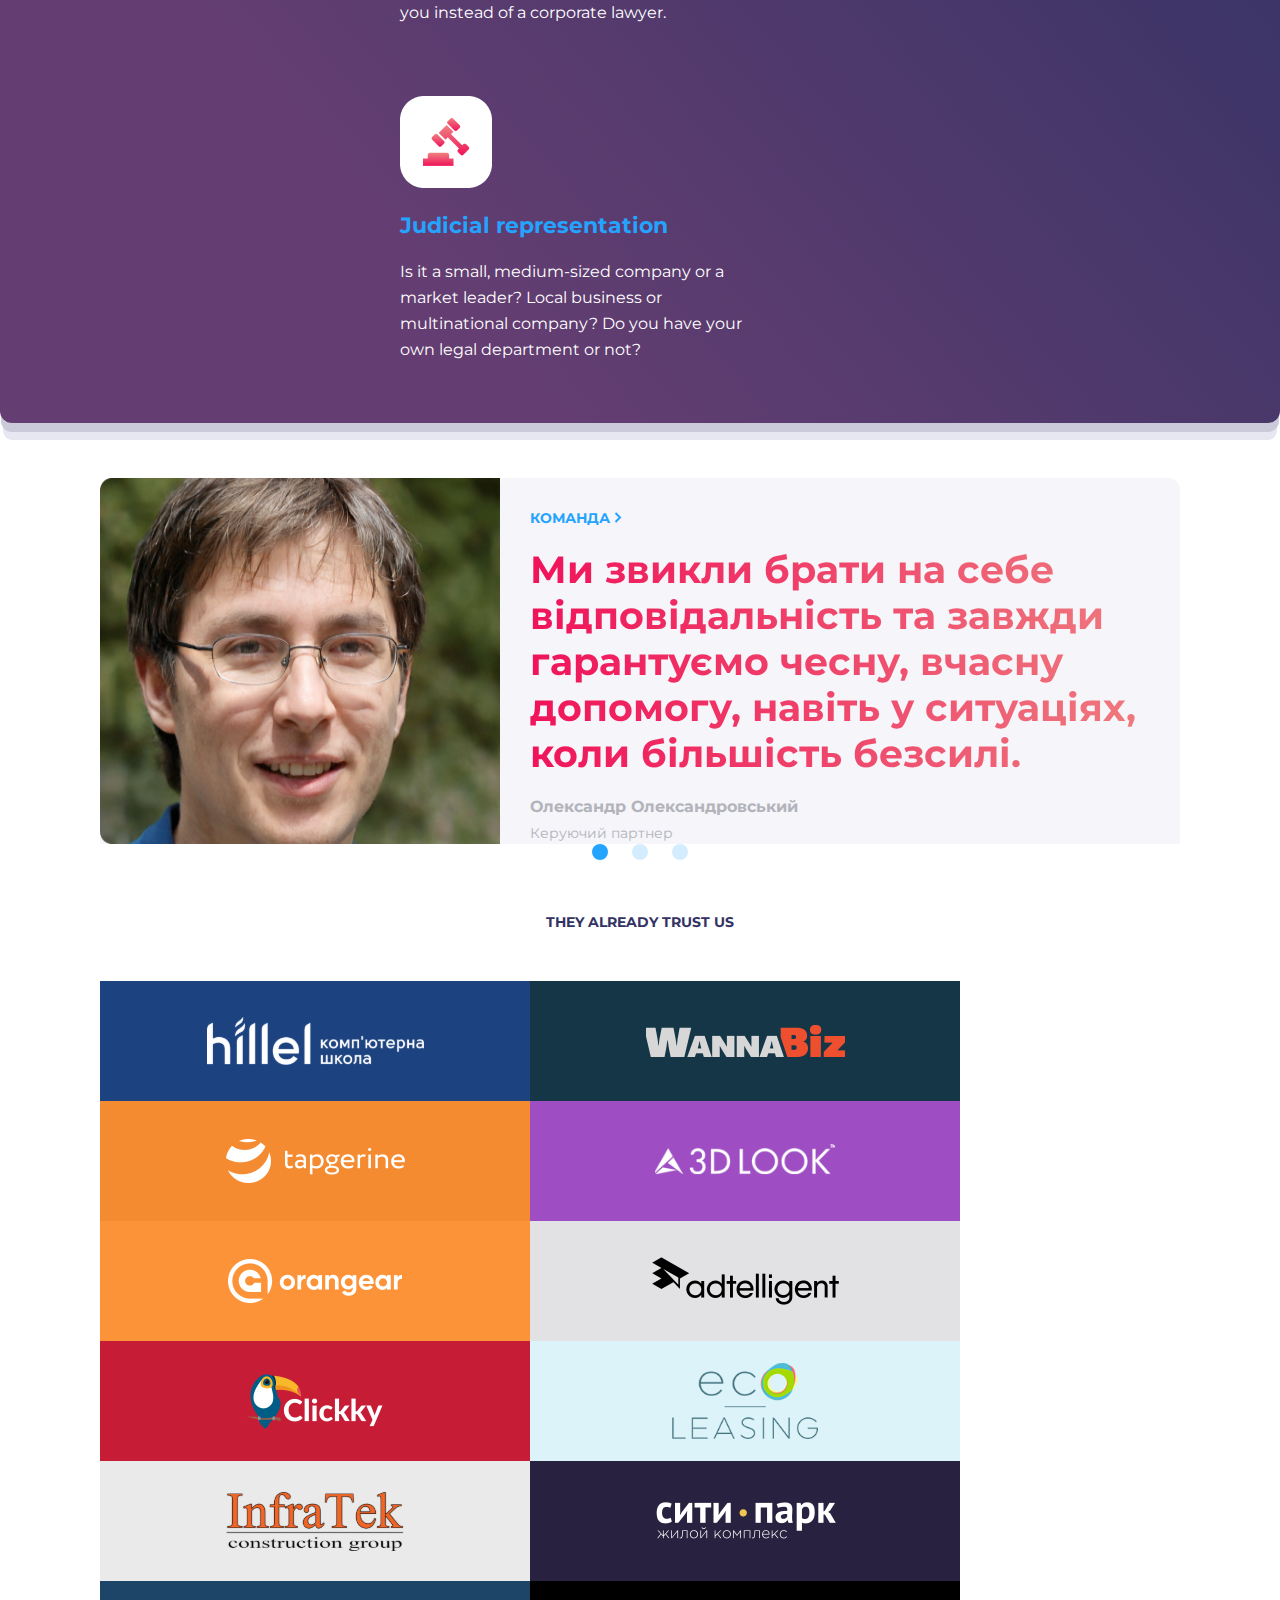
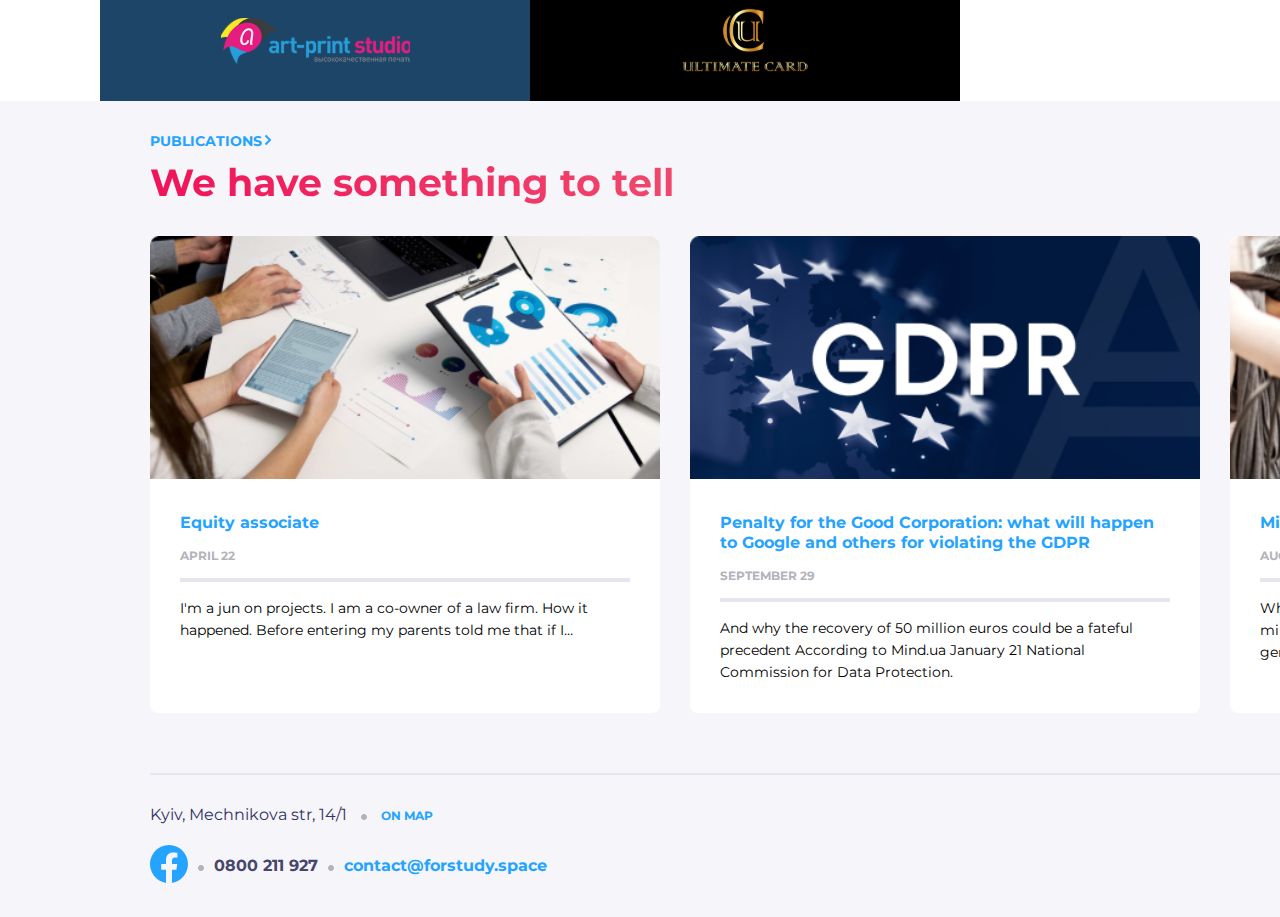
==== commit 47806605: "final" ====
--- a/index.html
+++ b/index.html
@@ -3,73 +3,85 @@
 <head>
     <meta charset="UTF-8">
     <meta http-equiv="X-UA-Compatible" content="IE=edge">
-    <meta name="viewport" content="width=device-width, initial-scale=1.0">
+    <meta name="viewport" content="width=device-width, user-scalable=no, initial-scale=1.0, maximum-scale=1.0, minimum-scale=1.0">
+    <meta http-equiv="X-UA-Compatible" content="ie=edge">
     <link rel="stylesheet" href="./style.css">
+    <link rel="preconnect" href="https://fonts.googleapis.com">
+    <link rel="preconnect" href="https://fonts.gstatic.com" crossorigin>
+    <link href="https://fonts.googleapis.com/css2?family=Montserrat:ital@1&display=swap" rel="stylesheet">
     <title>HomePage</title>
 </head>
 <body>
     <div class="wrapper">
         <div class="gradient">
             <div class="back_h">
-                <img class="backh" src="./image/h_bukva.svg" alt="backh">
-            </div>
-            <header>
-                <div class="header_left">
-                    <img src="./image/Logo.png" alt="logo">
-                </div>
-                <div class="header_right">
-                    <div class="contact">
-                        <button class="ua"><a href="#">УК</a></button>
-                        <button class="ru"><a href="#">РУ</a></button>
-                        <button class="en"><a href="#">EN</a></button>
-                        <ul class="contacts">
-                            <li><img src="./image/tochka.png" alt="tocka"></li>
-                            <li>Kyiv, Mechnikova str, 14/1</li>
-                            <li><img src="./image/tochka.png" alt="tocka"></li>
-                            <li><a href="tel: 0800211927 "> 0800 211 927</a></li>
-                            <li><img src="./image/tochka.png" alt="tocka"></li>
-                            <li><a href="https://www.facebook.com/">
-                                <svg width="24" height="25" viewBox="0 0 24 25" fill="none" xmlns="http://www.w3.org/2000/svg" class="facefill">
-                                    <g clip-path="url(#clip0_94218_2714)">
-                                        <path
-                                            d="M24 12.5733C24 5.90541 18.6274 0.5 12 0.5C5.37258 0.5 0 5.90541 0 12.5733C0 18.5995 4.38823 23.5943 10.125 24.5V16.0633H7.07813V12.5733H10.125V9.91343C10.125 6.88755 11.9165 5.21615 14.6576 5.21615C15.9705 5.21615 17.3438 5.45195 17.3438 5.45195V8.42313H15.8306C14.3399 8.42313 13.875 9.35379 13.875 10.3086V12.5733H17.2031L16.6711 16.0633H13.875V24.5C19.6118 23.5943 24 18.5995 24 12.5733Z"
-                                            fill="white" />
-                                    </g>
-                                    <defs>
-                                        <clipPath id="clip0_94218_2714">
-                                            <rect width="24" height="24" fill="white" transform="translate(0 0.5)" />
-                                        </clipPath>
-                                    </defs>
-                                </svg>
-                            </a></li>
-                        </ul>
-                    </div>
-                    <nav>
-                        <ul class="nav_ul">
-                            <li><a href="#">about us</a></li>
-                            <li><a href="#">services</a></li>
-                            <li><a href="#">team</a></li>
-                            <li><a href="#">publication</a></li>
-                            <li><a href="#">contact</a></li>
-                        </ul>
-                    </nav>
-                </div>
-            </header>
-            <div class="legal">
-                <span class="legal_text">you legal solutions provider</span>
-            </div>
-            <div class="arrow">
-                <a class="arrow_pas" href="#consistent">
-                    <svg width="42" height="42" viewBox="0 0 42 42" fill="none" xmlns="http://www.w3.org/2000/svg" class="stroke">
-                        <circle opacity="0.5" cx="21" cy="21" r="20" stroke-width="2" />
-                        <path d="M12 18L21 27L30 18" stroke-width="2"/>
-                    </svg>
-                </a>
+                <header>
+                    <div class="header_left">
+                        <img src="./image/Logo.png" alt="logo">
+                    </div>
+                    <!-- <div class="burger">
+                        <a href="./burger.html">
+                            <svg width="32" height="33" viewBox="0 0 32 33" fill="none" xmlns="http://www.w3.org/2000/svg">
+                                <path d="M7 10.5H25" stroke="white" stroke-width="2" />
+                                <path d="M7 16.5H25" stroke="white" stroke-width="2" />
+                                <path d="M7 22.5H25" stroke="white" stroke-width="2" />
+                            </svg>
+                        </a>
+                    </div> -->
+                    <div class="header_right">
+                        <div class="contact">
+                            <button class="ua"><a href="#">УК</a></button>
+                            <button class="ru"><a href="#">РУ</a></button>
+                            <button class="en"><a href="#">EN</a></button>
+                            <ul class="contacts">
+                                <li><img src="./image/tochka.png" alt="tocka"></li>
+                                <li>Kyiv, Mechnikova str, 14/1</li>
+                                <li><img src="./image/tochka.png" alt="tocka"></li>
+                                <li><a href="tel: 0800211927 "> 0800 211 927</a></li>
+                                <li><img src="./image/tochka.png" alt="tocka"></li>
+                                <li><a href="https://www.facebook.com/">
+                                    <svg width="24" height="25" viewBox="0 0 24 25" fill="none" xmlns="http://www.w3.org/2000/svg" class="facefill">
+                                        <g clip-path="url(#clip0_94218_2714)">
+                                            <path
+                                                d="M24 12.5733C24 5.90541 18.6274 0.5 12 0.5C5.37258 0.5 0 5.90541 0 12.5733C0 18.5995 4.38823 23.5943 10.125 24.5V16.0633H7.07813V12.5733H10.125V9.91343C10.125 6.88755 11.9165 5.21615 14.6576 5.21615C15.9705 5.21615 17.3438 5.45195 17.3438 5.45195V8.42313H15.8306C14.3399 8.42313 13.875 9.35379 13.875 10.3086V12.5733H17.2031L16.6711 16.0633H13.875V24.5C19.6118 23.5943 24 18.5995 24 12.5733Z"
+                                                fill="white" />
+                                        </g>
+                                        <defs>
+                                            <clipPath id="clip0_94218_2714">
+                                                <rect width="24" height="24" fill="white" transform="translate(0 0.5)" />
+                                            </clipPath>
+                                        </defs>
+                                    </svg>
+                                </a></li>
+                            </ul>
+                        </div>
+                        <nav>
+                            <ul class="nav_ul">
+                                <li><a href="#">about us</a></li>
+                                <li><a href="#">services</a></li>
+                                <li><a href="#">team</a></li>
+                                <li><a href="#">publication</a></li>
+                                <li><a href="#">contact</a></li>
+                            </ul>
+                        </nav>
+                    </div>
+                </header>
+                <div class="legal">
+                    <span class="legal_text">you legal solutions provider</span>
+                </div>
+                <div class="arrow">
+                    <a class="arrow_pas" href="#consistent">
+                        <svg width="42" height="42" viewBox="0 0 42 42" fill="none" xmlns="http://www.w3.org/2000/svg" class="stroke">
+                            <circle opacity="0.5" cx="21" cy="21" r="20" stroke-width="2" />
+                            <path d="M12 18L21 27L30 18" stroke-width="2"/>
+                        </svg>
+                    </a>
+                </div>
             </div>
             <div class="consistent" id="consistent">
                 <div class="consistent_row">
                     <div class="consistent_list">
-                        <ul>
+                        <ul class="consist_ul">
                             <li><a href="#">Consistent</a></li>
                             <li><a href="#">Customer oriented</a></li>
                             <li><a href="#">Innovated</a></li>
@@ -128,7 +140,7 @@
                 <div class="oleksandr_row">
                     <img src="./image/face.png" alt="foto_oleksandr">
                     <div class="oleksandr_info">
-                        <span><a href="#">Команда <img src="./image/Vector 2.svg" alt="arrow"></a></span>
+                        <span><a href="#">Команда <img src="./image/Vector 2.svg" alt="arrow" class="oleks_arrow"></a></span>
                         <p class="oleksandr_text">Ми звикли брати на себе відповідальність та завжди гарантуємо чесну, вчасну допомогу, навіть у ситуаціях, коли більшість
                         безсилі.</p>
                         <p class="oleksandr_name">Олександр Олександровський</p>
@@ -186,7 +198,7 @@
                         Commission for Data Protection.</p>
                     </div>
                 </article>
-                <article class="stati">
+                <article class="stati" id="stat">
                     <img class="" src="./image/pc_right.png" alt="pc_right">
                     <div class="stati_block">
                         <p class="stati_title">Millennial Testament</p>
@@ -228,10 +240,6 @@
                 </div>
             </div>
         </footer>
-
-
-
-
     </div>
     
 </body>
--- a/style.css
+++ b/style.css
@@ -8,7 +8,8 @@
   min-height: 100%;
   display: flex;
   flex-direction: column;
-  max-width: 1440px;
+  max-width: 1920px;
+  font-family: "Montserrat", sans-serif;
 }
 .wrapper .gradient {
   position: relative;
@@ -17,23 +18,18 @@
   padding-bottom: 60px;
   border-radius: 0px 0px 12px 12px;
   box-shadow: 0px 10px 0px -1px #CACADB, 0px 20px 0px -3px #E7E7F2;
-  max-width: 1440px;
+  max-width: 1920px;
 }
 .wrapper .back_h {
-  background: linear-gradient(228.57deg, #323264 11.93%, #323264 57.17%, #643E72 87.46%);
-  z-index: 0;
-  max-width: 1440px;
-}
-.wrapper .backh {
-  position: absolute;
-  margin-left: 372px;
-  z-index: 0;
+  background-image: url(./image/h_bukva.svg);
+  background-position: center;
+  background-repeat: no-repeat;
 }
 .wrapper header {
   display: flex;
   justify-content: space-between;
   padding: 50px 60px;
-  max-width: 1440px;
+  max-width: 1920px;
 }
 .wrapper .header_right {
   display: flex;
@@ -134,17 +130,14 @@
 .wrapper .legal {
   text-align: center;
   margin-top: 210px;
-  max-width: 1440px;
 }
 .wrapper .legal_text {
-  position: relative;
   font-weight: 700;
   font-size: 38px;
   line-height: 46px;
   color: #FFFFFF;
 }
 .wrapper .arrow {
-  position: relative;
   margin: 300px 50px 0px 0px;
   text-align: center;
 }
@@ -156,11 +149,11 @@
 }
 .wrapper .consistent {
   margin: 60px 180px 0px 180px;
-  max-width: 1440px;
+  max-width: 1920px;
 }
 .wrapper .consistent_row {
   display: flex;
-  max-width: 1440px;
+  max-width: 1920px;
 }
 .wrapper .consistent_list {
   padding: 0px 60px 0px 0px;
@@ -207,10 +200,11 @@
 .wrapper .text_small {
   font-size: 19px;
   line-height: 30px;
+  color: #FFFFFF;
 }
 .wrapper .services {
   margin: 100px 60px 0px 60px;
-  max-width: 1440px;
+  max-width: 1920px;
 }
 .wrapper div .service a {
   text-decoration: none;
@@ -257,12 +251,12 @@
 }
 .wrapper .oleksandr {
   margin: 5px 0px 50px 0px;
-  max-width: 1440px;
+  max-width: 1920px;
 }
 .wrapper .oleksandr_body {
   margin: 60px;
   background: #F5F5FA;
-  border-radius: 12px;
+  border-radius: 12px 12px 0px 0px;
 }
 .wrapper .oleksandr_row {
   display: flex;
@@ -316,7 +310,7 @@
 }
 .wrapper .clients {
   margin: 0;
-  max-width: 1440px;
+  max-width: 1920px;
 }
 .wrapper .clients_title {
   text-align: center;
@@ -377,7 +371,7 @@
 .wrapper .publication {
   padding: 30px 60px 0px 60px;
   background: #F5F5FA;
-  max-width: 1440px;
+  max-width: 1920px;
 }
 .wrapper .publications a {
   font-weight: 700;
@@ -433,10 +427,10 @@
 }
 .wrapper footer {
   background: #F5F5FA;
-  max-width: 1440px;
+  max-width: 1920px;
 }
 .wrapper .footer_block {
-  margin: 30px 60px 50px 60px;
+  margin: 30px 60px 30px 60px;
   padding-top: 30px;
   border-top: 2px solid #E6E6F0;
 }
@@ -489,4 +483,270 @@
   font-weight: 700;
   font-size: 16px;
   line-height: 20px;
+}
+@media screen and (max-width: 376px) {
+  .wrapper .back_h {
+    background-image: url(./image/h-mobile.png);
+    background-position: top;
+    background-repeat: no-repeat;
+    max-width: 375px;
+  }
+  .wrapper header {
+    padding: 10px 20px;
+  }
+  .wrapper .legal {
+    padding-bottom: 50px;
+  }
+  .wrapper .legal_text {
+    padding: 0px 40px;
+    font-weight: bold;
+    font-size: 38px;
+    line-height: 46px;
+  }
+  .wrapper .arrow {
+    margin-top: 20px;
+  }
+  .wrapper .consistent {
+    margin: 10px 5px;
+    max-width: 375px;
+  }
+  .wrapper .consistent_row {
+    display: flex;
+    flex-direction: column;
+  }
+  .wrapper .consistent_list {
+    padding: 10px 10px;
+  }
+  .wrapper .consist_ul {
+    display: flex;
+    overflow: scroll;
+  }
+  .wrapper .consist_ul li {
+    padding-right: 5px;
+  }
+  .wrapper .consistent_info {
+    max-width: 375px;
+    border-top: 4px solid rgba(255, 255, 255, 0.3019607843);
+    border-left: none;
+    padding: 10px 0px 0px 10px;
+  }
+  .wrapper .consistent_info_text {
+    max-width: 375px;
+    padding: 10px 30px 10px 10px;
+  }
+  .wrapper .cards {
+    margin-top: 50px;
+    max-width: 350px;
+    margin-right: 0px;
+    padding-right: 0px;
+  }
+  .wrapper .oleksandr_row {
+    display: flex;
+    flex-direction: column;
+  }
+  .wrapper .oleksandr_info {
+    max-width: 315px;
+    margin: 30px 0px 0px 0px;
+  }
+  .wrapper .oleksandr_text {
+    max-width: 275px;
+    font-size: 25px;
+    padding-right: 20px;
+  }
+  .wrapper .oleksandr_name {
+    padding-right: 100px;
+  }
+  .wrapper .publication {
+    max-width: 375px;
+  }
+  .wrapper .statia {
+    display: flex;
+    flex-direction: column;
+  }
+  .wrapper .stati img {
+    width: 225px;
+    height: 200px;
+  }
+  .wrapper footer {
+    display: flex;
+    flex-direction: column;
+  }
+  .wrapper .footer_text_verh {
+    display: flex;
+    flex-direction: column;
+    align-items: center;
+  }
+  .wrapper .footer_text_verh span img {
+    display: none;
+  }
+  .wrapper .sign {
+    margin-left: 0px;
+  }
+  .wrapper .footer_text_niz {
+    display: flex;
+    flex-direction: column;
+    align-items: center;
+  }
+  .wrapper .footer_text_niz span img {
+    display: none;
+  }
+}
+@media screen and (max-width: 769px) {
+  .wrapper .consistent {
+    margin: 10px 5px;
+    max-width: 769px;
+  }
+  .wrapper .consistent_row {
+    display: flex;
+    flex-direction: column;
+  }
+  .wrapper .consistent_list {
+    padding: 10px 10px;
+  }
+  .wrapper .consist_ul {
+    display: flex;
+    overflow: scroll;
+  }
+  .wrapper .consist_ul li {
+    padding-right: 5px;
+  }
+  .wrapper .consistent_info {
+    max-width: 648px;
+    border-top: 4px solid rgba(255, 255, 255, 0.3019607843);
+    border-left: none;
+    margin: 10px 0px 0px 50px;
+    padding: 10px 0px 0px 0px;
+  }
+  .wrapper .consistent_info_text {
+    max-width: 648px;
+    padding: 10px 0px 10px 0px;
+  }
+  .wrapper .card {
+    gap: 30px;
+  }
+  .wrapper .cards {
+    margin-top: 70px;
+    margin-right: 0px;
+    padding-right: 0px;
+    max-width: 290px;
+  }
+  .wrapper .oleksandr_row {
+    display: flex;
+    flex-direction: column;
+  }
+  .wrapper .oleksandr_row img {
+    border-radius: 12px 12px 0px 0px;
+  }
+  .wrapper .oleksandr_info {
+    max-width: 648px;
+    margin: 30px 0px 0px 0px;
+  }
+  .wrapper .oleksandr_text {
+    max-width: 648px;
+    font-size: 25px;
+    padding-right: 20px;
+  }
+  .wrapper .oleksandr_name {
+    padding-right: 100px;
+  }
+  .wrapper .clients_logo div {
+    width: 256px;
+    height: 120px;
+  }
+  .wrapper .statia {
+    flex-wrap: wrap;
+    justify-content: center;
+  }
+  .wrapper #stat {
+    width: 650px;
+  }
+  .wrapper .statia article {
+    margin-right: 10px;
+    margin-bottom: 10px;
+  }
+  .wrapper .stati {
+    max-width: 310px;
+  }
+  .wrapper .stati img {
+    width: 310px;
+  }
+  .wrapper .sign {
+    margin-left: 70px;
+  }
+}
+@media screen and (max-width: 1025px) {
+  .wrapper .consistent {
+    margin: 60px 180px 0px 30px;
+  }
+  .wrapper .consistent_info_text {
+    max-width: 420px;
+  }
+  .wrapper .consistent_info {
+    padding: 10px 0px 0px 30px;
+  }
+  .wrapper .card {
+    gap: 30px;
+  }
+  .wrapper .cards {
+    margin-top: 70px;
+    margin-right: 0px;
+    padding-right: 0px;
+    max-width: 280px;
+  }
+  .wrapper .clients_logo div {
+    width: 256px;
+    height: 120px;
+  }
+  .wrapper .stati {
+    max-width: 280px;
+  }
+  .wrapper .stati img {
+    width: 280px;
+  }
+  .wrapper .sign {
+    margin-left: 180px;
+  }
+}
+@media screen and (max-width: 1921px) {
+  .wrapper header {
+    padding: 50px 160px 0px 160px;
+  }
+  .wrapper .consistent {
+    margin: 60px 150px 0px 450px;
+  }
+  .wrapper .consistent_info_text {
+    width: 750px;
+  }
+  .wrapper .services {
+    margin: 100px 180px 0px 400px;
+  }
+  .wrapper .oleksandr_info {
+    width: 1100px;
+  }
+  .wrapper .oleksandr_body {
+    margin: 0px 100px;
+  }
+  .wrapper .clients_logo div {
+    width: 430px;
+    height: 120px;
+  }
+  .wrapper .clients_logo {
+    margin: 0px 100px;
+  }
+  .wrapper .stati img {
+    width: 510px;
+  }
+  .wrapper .stati {
+    max-width: 510px;
+  }
+  .wrapper .publication {
+    padding-left: 150px;
+  }
+  .wrapper .footer_block {
+    width: 1600px;
+    margin-left: 150px;
+  }
+  .wrapper .sign {
+    margin-left: 1000px;
+  }
 }/*# sourceMappingURL=style.css.map */